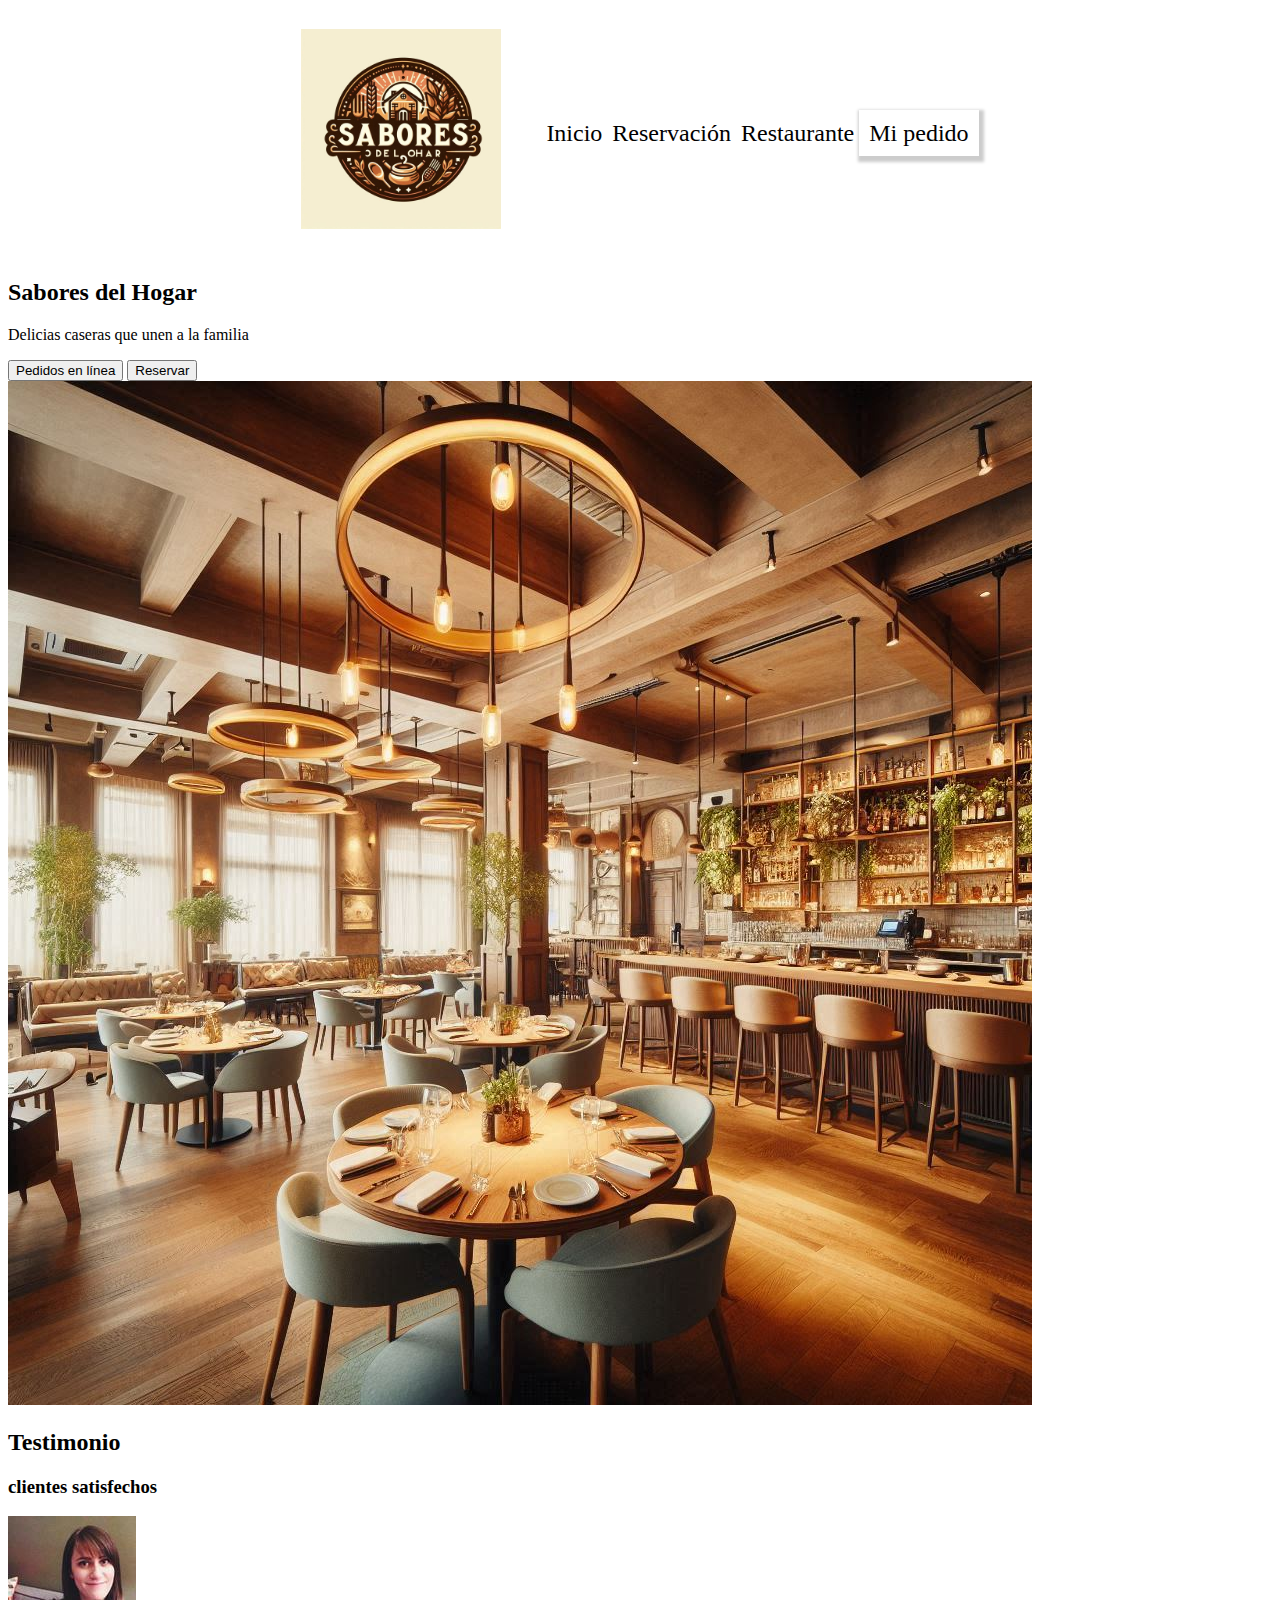
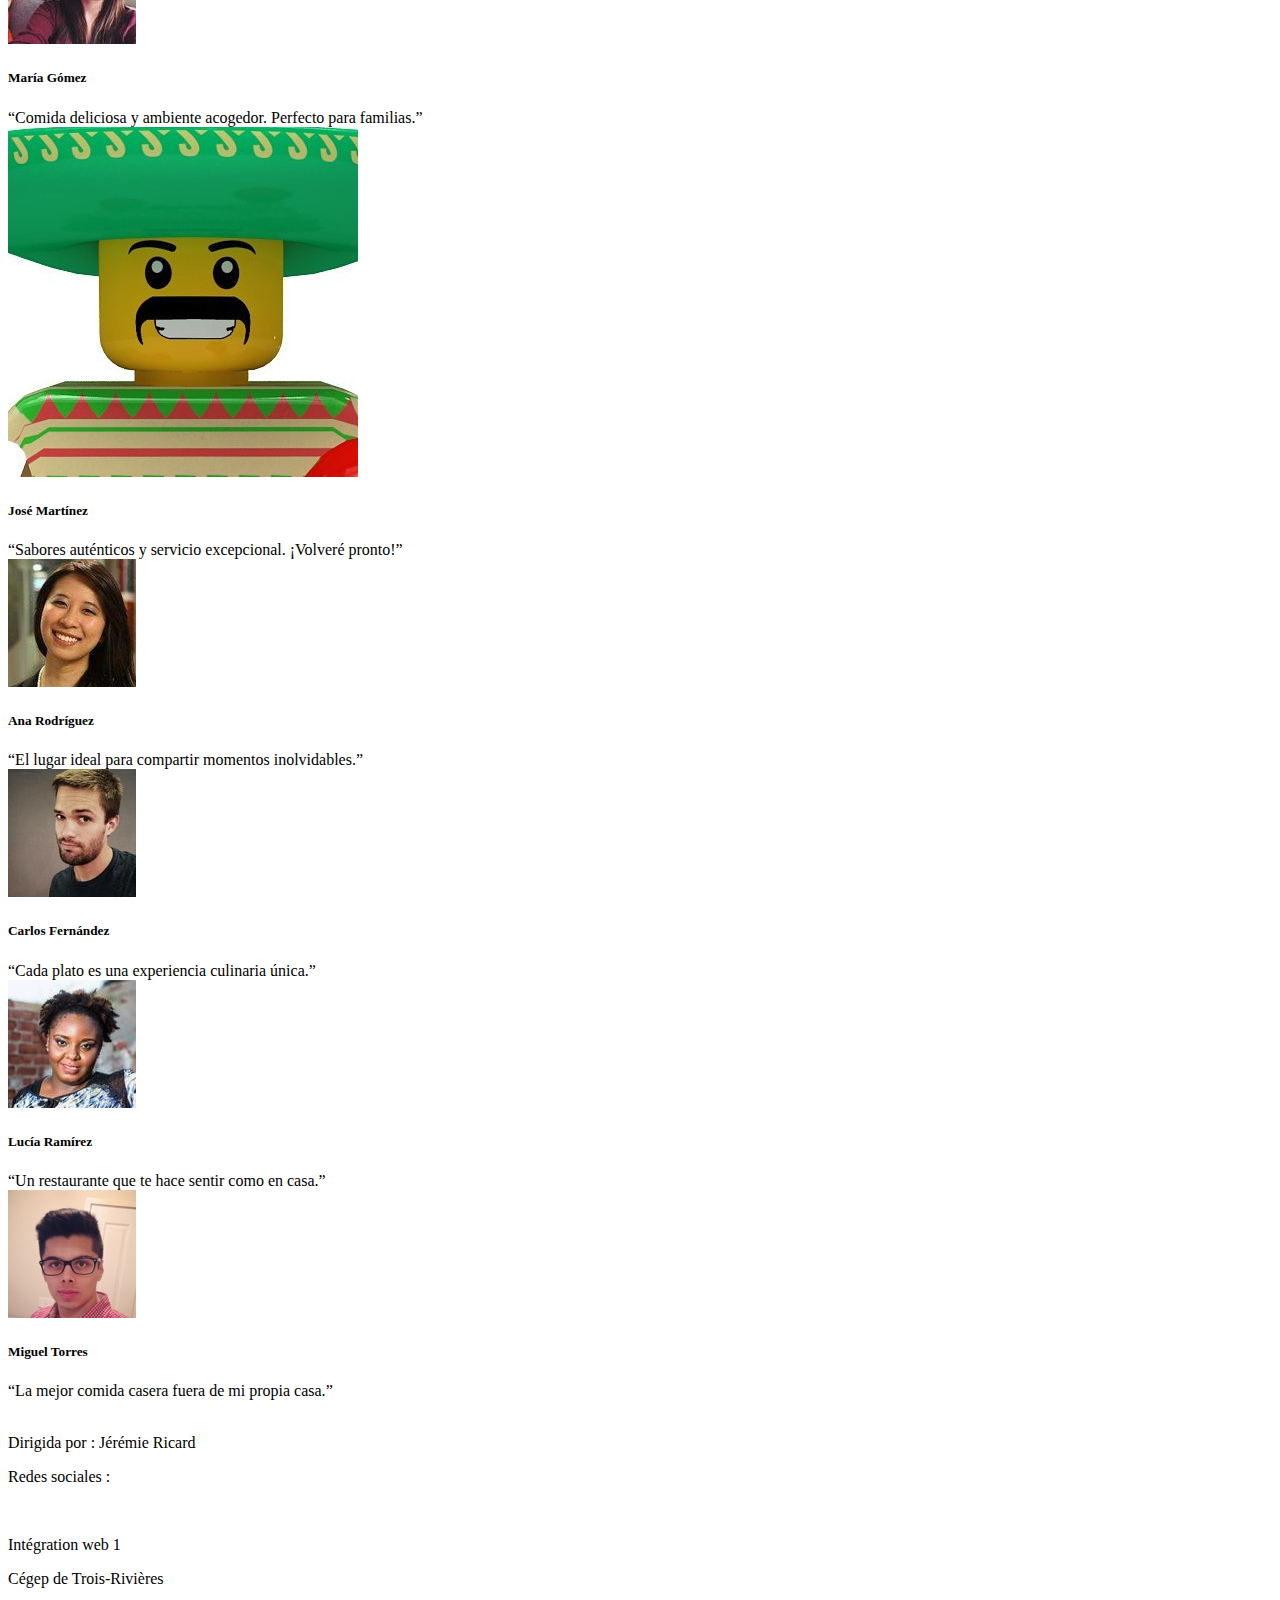
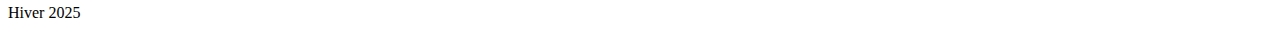
==== index.html @ 49af430a "test css sur le menu" ====
<!DOCTYPE html>
<html lang="es">

<head>
    <meta charset="UTF-8">
    <meta name="viewport" content="width=device-width, initial-scale=1.0">
    <link rel="stylesheet" href="css/style.css" type="">
    <title>Sabores del Hogar</title>
    <meta name="description" content="Disfruta de delicias caseras que unen y acercan a familiares y amigos.">
    <link rel="icon" href="favicon.ico" type="image/x-icon">
</head>

<body>
    <header>
        <div class="flexNavigation">
            <h1><img class="imgLogo" src="img/SaboresDelOhar_Logo.png" alt="Sabores Del Ohar"></h1>
            <nav>
                <ul class="menu">
                    <li><a class="focus" href="#">Inicio</a></li>
                    <li><a class="focus" href="reservation.html">Reservación</a></li>
                    <li><a class="focus" href="restaurant.html">Restaurante</a></li>
                    <li><a class="maCommande focus" href="ma_commande.html">Mi pedido</a></li>
                </ul>
            </nav>
        </div>
    </header>
    <main>
        <section class="presentation">
            <div>
                <h2>Sabores del Hogar</h2>
                <p>Delicias caseras que unen a la familia</p>
                <button>Pedidos en línea</button>
                <button>Reservar</button>
            </div>
            <img src="img/salle_a_manger.png" alt="Sabores del Hogar - comedor">
        </section>
        <section class="temoignage">
            <h2>Testimonio</h2>
            <h3>clientes satisfechos</h3>
            <div>
                <div>
                    <img src="img/Maria.jpg" alt="Maria Gomez">
                    <h5>María Gómez</h5>
                    <q>Comida deliciosa y ambiente acogedor. Perfecto para familias.</q>
                </div>
                <div>
                    <img src="img/Jose.jpg" alt="Maria Gomez">
                    <h5>José Martínez</h5>
                    <q>Sabores auténticos y servicio excepcional. ¡Volveré pronto!</q>
                </div>
                <div>
                    <img src="img/ana.jpg" alt="Maria Gomez">
                    <h5>Ana Rodríguez</h5>
                    <q>El lugar ideal para compartir momentos inolvidables.</q>
                </div>
                <div>
                    <img src="img/Carlos.jpg" alt="Maria Gomez">
                    <h5>Carlos Fernández</h5>
                    <q>Cada plato es una experiencia culinaria única.</q>
                </div>
                <div>
                    <img src="img/Lucia.jpg" alt="Maria Gomez">
                    <h5>Lucía Ramírez</h5>
                    <q>Un restaurante que te hace sentir como en casa.</q>
                </div>
                <div>
                    <img src="img/Miguel.jpg" alt="Maria Gomez">
                    <h5>Miguel Torres</h5>
                    <q>La mejor comida casera fuera de mi propia casa.</q>
                </div>
            </div>

        </section>
    </main>
    <footer>

        <div>
            <div>
                <img>
                <p>Dirigida por : Jérémie Ricard</p>
            </div>
            <div>
                <p>Redes sociales :</p>
                <img>
                <img>
                <img>

            </div>

        </div>
        <div class="divider"></div>
        <div>
            <p>Intégration web 1</p>
            <div>
                <p>Cégep de Trois-Rivières</p>
                <p>Hiver 2025</p>
            </div>
        </div>
    </footer>
</body>

</html>
---- css/style.css ----
/* Général */

.container {
	width: 90%;
	max-width: 1200px;
	margin: 0px auto;
}

/* Navigation */

nav h1 {
	padding: 0px;
	margin: 0px 0px 4px;
	font-size: 0px;
	width: 50%;
	height: 0%;
}

header a {
	color: black;
	font-size: 1.5rem;
	padding: 5px;
}
header a:hover {
	color: #ac7707;
}
.imgLogo {
	width: 200px;
}
.flexNavigation {
	display: flex;
	justify-content: center;
	align-items: center;
}
.menu {
	display: flex;
	list-style: none;

	justify-content: space-between;
	align-items: center;
}

.focus {
	text-decoration: none;
}

.maCommande {
	padding: 10px;
	box-shadow: 2px 3px 3px 3px #ccc;
}
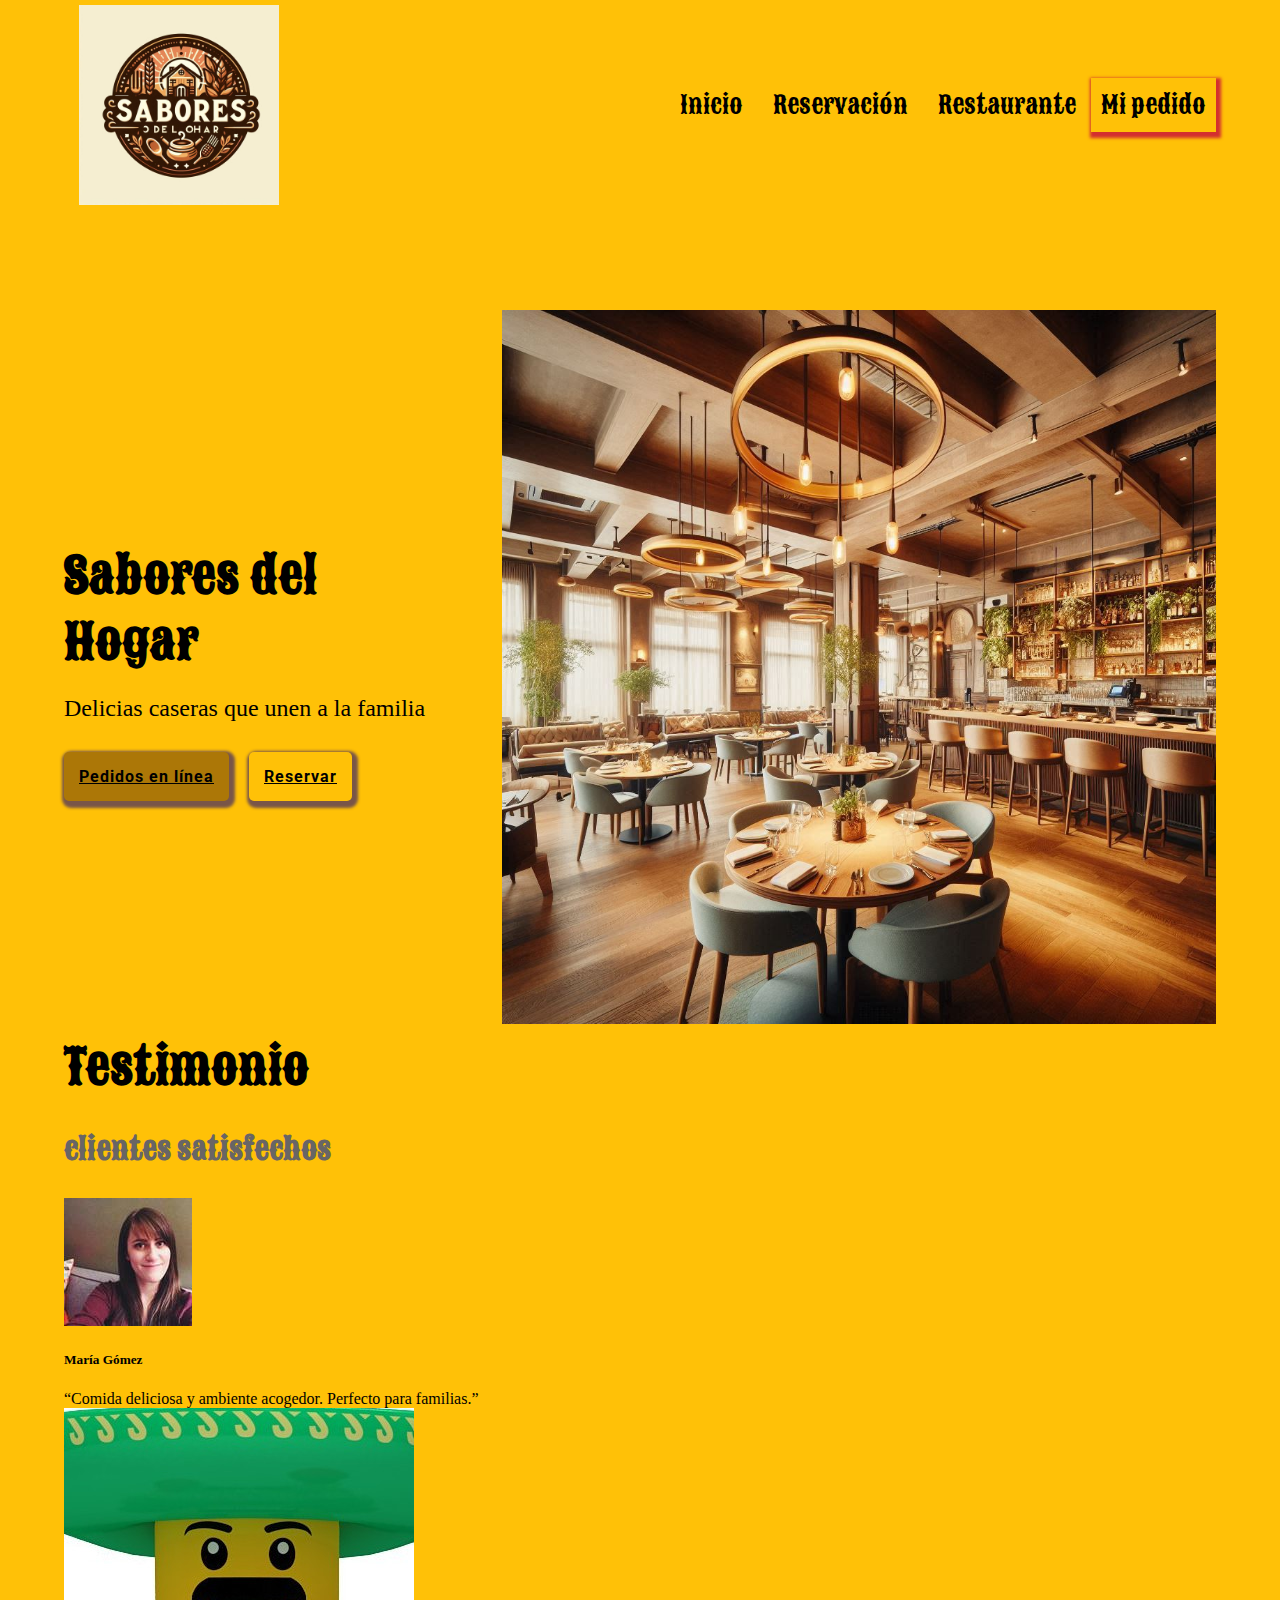
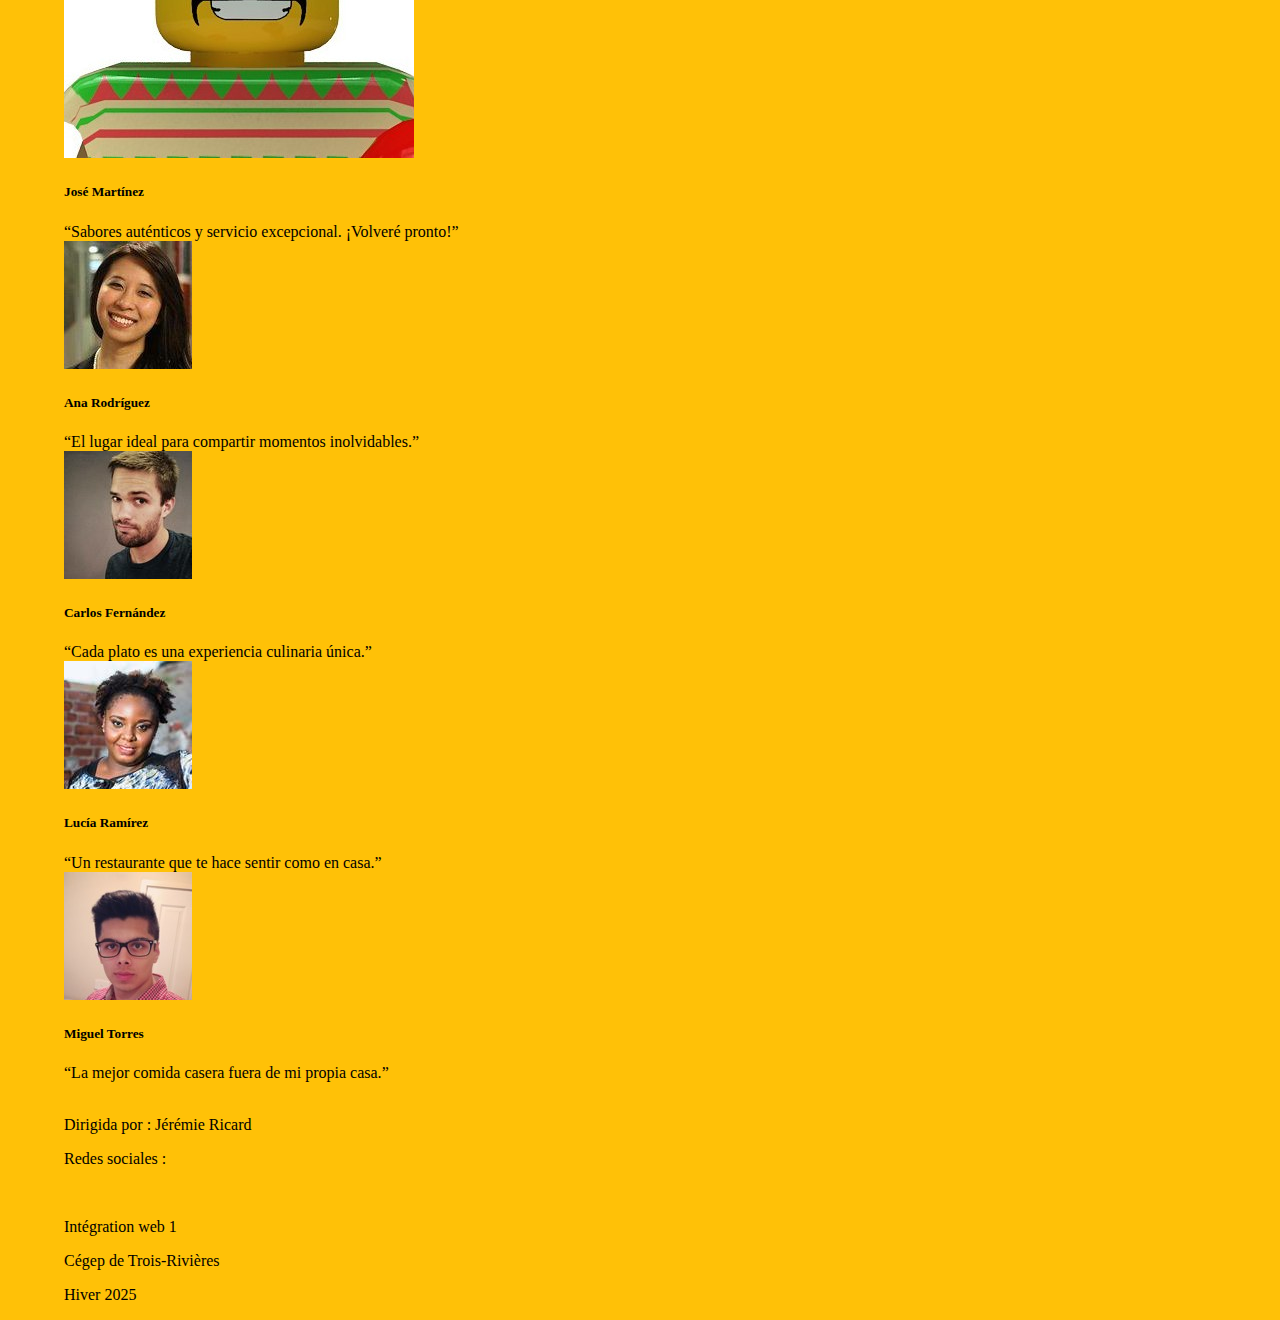
==== commit f169cd70: "css de l'accueil" ====
--- a/index.html
+++ b/index.html
@@ -4,13 +4,18 @@
 <head>
     <meta charset="UTF-8">
     <meta name="viewport" content="width=device-width, initial-scale=1.0">
-    <link rel="stylesheet" href="css/style.css" type="">
+    <link rel="preconnect" href="https://fonts.googleapis.com">
+    <link rel="preconnect" href="https://fonts.gstatic.com" crossorigin>
+    <link
+        href="https://fonts.googleapis.com/css2?family=Roboto:ital,wght@0,100..900;1,100..900&family=Sancreek&display=swap"
+        rel="stylesheet">
+    <link rel="stylesheet" href="css/style.css">
     <title>Sabores del Hogar</title>
     <meta name="description" content="Disfruta de delicias caseras que unen y acercan a familiares y amigos.">
     <link rel="icon" href="favicon.ico" type="image/x-icon">
 </head>
 
-<body>
+<body class="container">
     <header>
         <div class="flexNavigation">
             <h1><img class="imgLogo" src="img/SaboresDelOhar_Logo.png" alt="Sabores Del Ohar"></h1>
@@ -26,11 +31,13 @@
     </header>
     <main>
         <section class="presentation">
-            <div>
+            <div class="text_and_buttons">
                 <h2>Sabores del Hogar</h2>
                 <p>Delicias caseras que unen a la familia</p>
-                <button>Pedidos en línea</button>
-                <button>Reservar</button>
+                <div class="buttons">
+                    <button class="commande" type="button"><a href="#">Pedidos en línea</a></button>
+                    <button type="button"><a href="#">Reservar</a></button>
+                </div>
             </div>
             <img src="img/salle_a_manger.png" alt="Sabores del Hogar - comedor">
         </section>
--- a/css/style.css
+++ b/css/style.css
@@ -1,4 +1,8 @@
 /* Général */
+
+body {
+	background-color: #ffc107;
+}
 
 .container {
 	width: 90%;
@@ -6,20 +10,24 @@
 	margin: 0px auto;
 }
 
+h1,
+h2,
+h3 {
+	font-family: "Sancreek", Times, serif;
+}
+
 /* Navigation */
 
-nav h1 {
-	padding: 0px;
-	margin: 0px 0px 4px;
+header h1 {
+	padding: 5px 15px;
 	font-size: 0px;
-	width: 50%;
-	height: 0%;
 }
 
 header a {
 	color: black;
+	font-family: "Sancreek", Times, serif;
 	font-size: 1.5rem;
-	padding: 5px;
+	padding: 5px 15px;
 }
 header a:hover {
 	color: #ac7707;
@@ -29,14 +37,12 @@
 }
 .flexNavigation {
 	display: flex;
-	justify-content: center;
+	justify-content: space-between;
 	align-items: center;
 }
 .menu {
 	display: flex;
 	list-style: none;
-
-	justify-content: space-between;
 	align-items: center;
 }
 
@@ -46,5 +52,67 @@
 
 .maCommande {
 	padding: 10px;
-	box-shadow: 2px 3px 3px 3px #ccc;
+	box-shadow: 2px 3px 3px 3px #d32f2f;
 }
+
+/* Accueil */
+
+.presentation {
+	display: flex;
+	justify-content: space-between;
+	align-items: center;
+	margin-top: 100px;
+}
+
+.presentation img {
+	width: 62%;
+}
+
+.text_and_buttons {
+	display: flex;
+	flex-direction: column;
+	width: 34%;
+	align-items: stretch;
+}
+.presentation h2,
+.temoignage h2 {
+	font-size: 3rem;
+	margin: 10px 0px;
+}
+.presentation p {
+	font-size: 1.5rem;
+	margin: 10px 0px;
+}
+.buttons {
+	display: flex;
+	margin-top: 10px;
+}
+.presentation button {
+	background-color: #ffc107;
+	padding: 15px;
+	margin: 10px 20px 0px 0px;
+	border: none;
+	border-radius: 5px;
+	box-shadow: 2px 3px 3px 4px #795548;
+}
+.presentation .commande {
+	background-color: #ac7707;
+}
+.presentation button a {
+	color: black;
+	font-family: "Roboto", courier, monospace;
+	font-size: 1rem;
+	font-weight: 700;
+	letter-spacing: 1px;
+}
+.presentation button:hover {
+	background-color: #ac7707;
+}
+.presentation .commande:hover {
+	background-color: #ffc107;
+}
+
+.temoignage h3 {
+	color: #686565;
+	font-size: 1.8rem;
+}
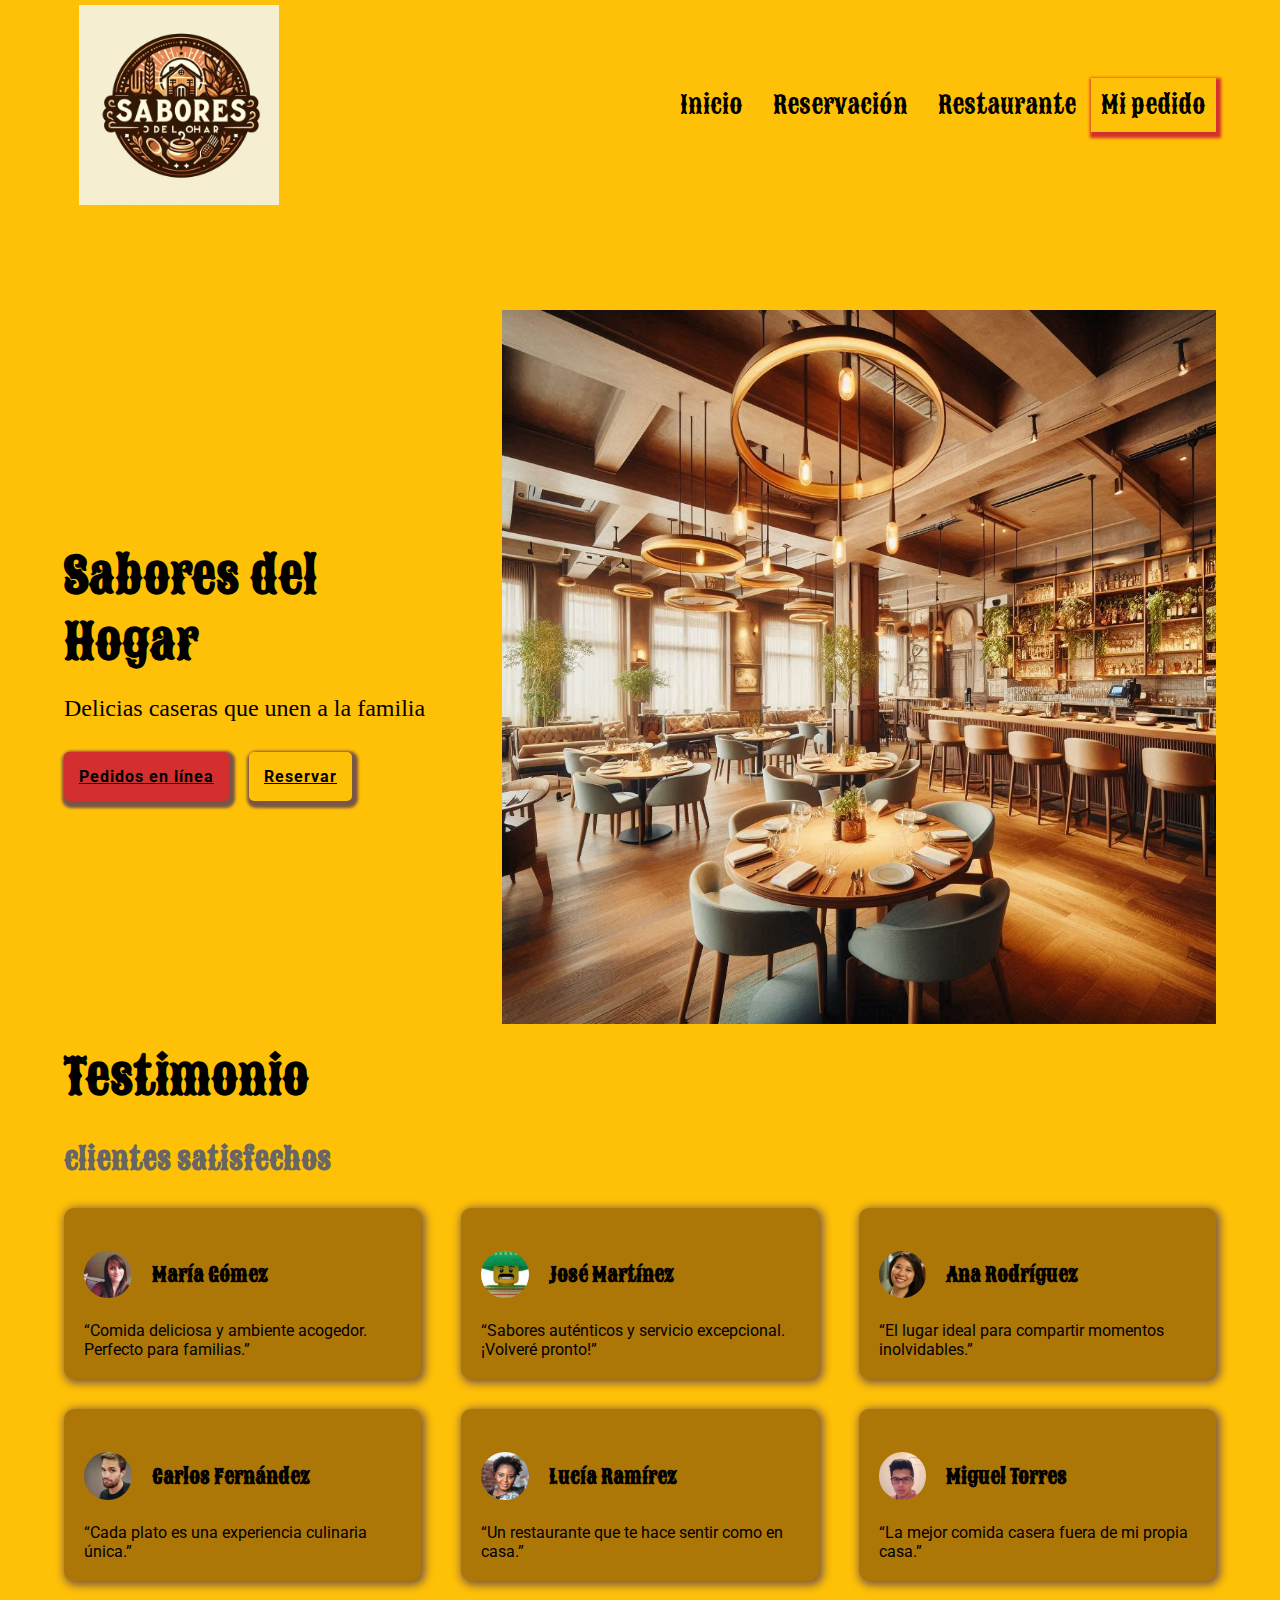
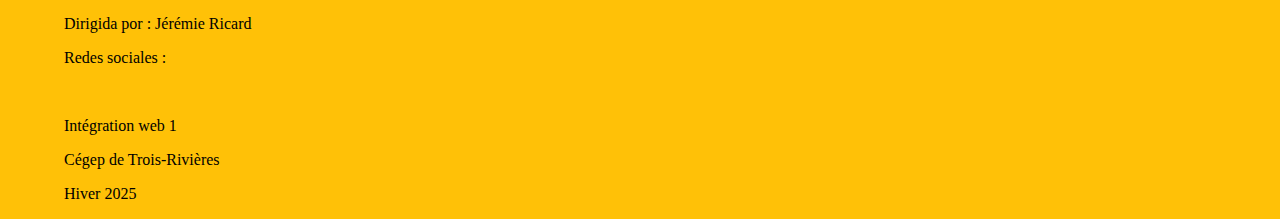
==== commit 57acea7f: "css de l'accueil - section témoignage" ====
--- a/index.html
+++ b/index.html
@@ -17,14 +17,14 @@
 
 <body class="container">
     <header>
-        <div class="flexNavigation">
-            <h1><img class="imgLogo" src="img/SaboresDelOhar_Logo.png" alt="Sabores Del Ohar"></h1>
+        <div class="flex_navigation">
+            <h1><img class="img_logo" src="img/SaboresDelOhar_Logo.png" alt="Sabores Del Ohar"></h1>
             <nav>
                 <ul class="menu">
                     <li><a class="focus" href="#">Inicio</a></li>
                     <li><a class="focus" href="reservation.html">Reservación</a></li>
                     <li><a class="focus" href="restaurant.html">Restaurante</a></li>
-                    <li><a class="maCommande focus" href="ma_commande.html">Mi pedido</a></li>
+                    <li><a class="ma_commande focus" href="ma_commande.html">Mi pedido</a></li>
                 </ul>
             </nav>
         </div>
@@ -42,41 +42,53 @@
             <img src="img/salle_a_manger.png" alt="Sabores del Hogar - comedor">
         </section>
         <section class="temoignage">
+
             <h2>Testimonio</h2>
             <h3>clientes satisfechos</h3>
-            <div>
-                <div>
-                    <img src="img/Maria.jpg" alt="Maria Gomez">
-                    <h5>María Gómez</h5>
+            <div class="grid_temoignage">
+                <ul class="carte">
+                    <div class="carte_entete">
+                        <img src="img/Maria.jpg" alt="Maria Gomez">
+                        <h5>María Gómez</h5>
+                    </div>
                     <q>Comida deliciosa y ambiente acogedor. Perfecto para familias.</q>
-                </div>
-                <div>
-                    <img src="img/Jose.jpg" alt="Maria Gomez">
-                    <h5>José Martínez</h5>
+                </ul>
+                <ul class="carte">
+                    <div class="carte_entete">
+                        <img src="img/Jose.jpg" alt="Maria Gomez">
+                        <h5>José Martínez</h5>
+                    </div>
                     <q>Sabores auténticos y servicio excepcional. ¡Volveré pronto!</q>
-                </div>
-                <div>
-                    <img src="img/ana.jpg" alt="Maria Gomez">
-                    <h5>Ana Rodríguez</h5>
-                    <q>El lugar ideal para compartir momentos inolvidables.</q>
-                </div>
-                <div>
-                    <img src="img/Carlos.jpg" alt="Maria Gomez">
-                    <h5>Carlos Fernández</h5>
-                    <q>Cada plato es una experiencia culinaria única.</q>
-                </div>
-                <div>
-                    <img src="img/Lucia.jpg" alt="Maria Gomez">
-                    <h5>Lucía Ramírez</h5>
-                    <q>Un restaurante que te hace sentir como en casa.</q>
-                </div>
-                <div>
-                    <img src="img/Miguel.jpg" alt="Maria Gomez">
-                    <h5>Miguel Torres</h5>
-                    <q>La mejor comida casera fuera de mi propia casa.</q>
-                </div>
+                </ul>
+                <ul class="carte">
+                    <li class="carte_entete">
+                        <img src="img/ana.jpg" alt="Maria Gomez">
+                        <h5>Ana Rodríguez</h5>
+                    </li>
+                    <li><q>El lugar ideal para compartir momentos inolvidables.</q></li>
+                </ul>
+                <ul class="carte">
+                    <li class="carte_entete">
+                        <img src="img/Carlos.jpg" alt="Maria Gomez">
+                        <h5>Carlos Fernández</5h>
+                    </li>
+                    <li><q>Cada plato es una experiencia culinaria única.</q></li>
+                </ul>
+                <ul class="carte">
+                    <li class="carte_entete">
+                        <img src="img/Lucia.jpg" alt="Maria Gomez">
+                        <h5>Lucía Ramírez</h5>
+                    </li>
+                    <li><q>Un restaurante que te hace sentir como en casa.</q></li>
+                </ul>
+                <ul class="carte">
+                    <li class="carte_entete">
+                        <img src="img/Miguel.jpg" alt="Maria Gomez">
+                        <h5>Miguel Torres</h5>
+                    </li>
+                    <li><q>La mejor comida casera fuera de mi propia casa.</q></li>
+                </ul>
             </div>
-
         </section>
     </main>
     <footer>
--- a/css/style.css
+++ b/css/style.css
@@ -32,10 +32,10 @@
 header a:hover {
 	color: #ac7707;
 }
-.imgLogo {
+.img_logo {
 	width: 200px;
 }
-.flexNavigation {
+.flex_navigation {
 	display: flex;
 	justify-content: space-between;
 	align-items: center;
@@ -50,7 +50,7 @@
 	text-decoration: none;
 }
 
-.maCommande {
+.ma_commande {
 	padding: 10px;
 	box-shadow: 2px 3px 3px 3px #d32f2f;
 }
@@ -63,7 +63,6 @@
 	align-items: center;
 	margin-top: 100px;
 }
-
 .presentation img {
 	width: 62%;
 }
@@ -78,6 +77,10 @@
 .temoignage h2 {
 	font-size: 3rem;
 	margin: 10px 0px;
+}
+.temoignage h3 {
+	color: #686565;
+	font-size: 1.8rem;
 }
 .presentation p {
 	font-size: 1.5rem;
@@ -96,7 +99,7 @@
 	box-shadow: 2px 3px 3px 4px #795548;
 }
 .presentation .commande {
-	background-color: #ac7707;
+	background-color: #d32f2f;
 }
 .presentation button a {
 	color: black;
@@ -106,13 +109,39 @@
 	letter-spacing: 1px;
 }
 .presentation button:hover {
+	box-shadow: 2px 3px 3px 4px #795548 inset;
+}
+.temoignage {
+	margin-top: 20px;
+}
+.grid_temoignage {
+	display: grid;
+	grid-template-columns: repeat(3, 1fr);
+	column-gap: 40px;
+	row-gap: 30px;
+}
+.carte {
+	font-family: "Roboto", courier, monospace;
 	background-color: #ac7707;
+	list-style: none;
+	margin: 0px;
+	padding: 20px;
+	border-radius: 10px;
+	box-shadow: 2px 2px 10px 2px #795548;
 }
-.presentation .commande:hover {
-	background-color: #ffc107;
+.carte:hover {
+	box-shadow: 4px 4px 10px 2px #795548;
 }
-
-.temoignage h3 {
-	color: #686565;
-	font-size: 1.8rem;
+.carte_entete {
+	font-family: "Sancreek", Times, serif;
+	font-size: 1.5rem;
+	display: flex;
+	justify-content: flex-start;
+	align-items: center;
 }
+.carte_entete img {
+	margin-right: 20px;
+	width: 15%;
+	height: 15%;
+	border-radius: 100%;
+}
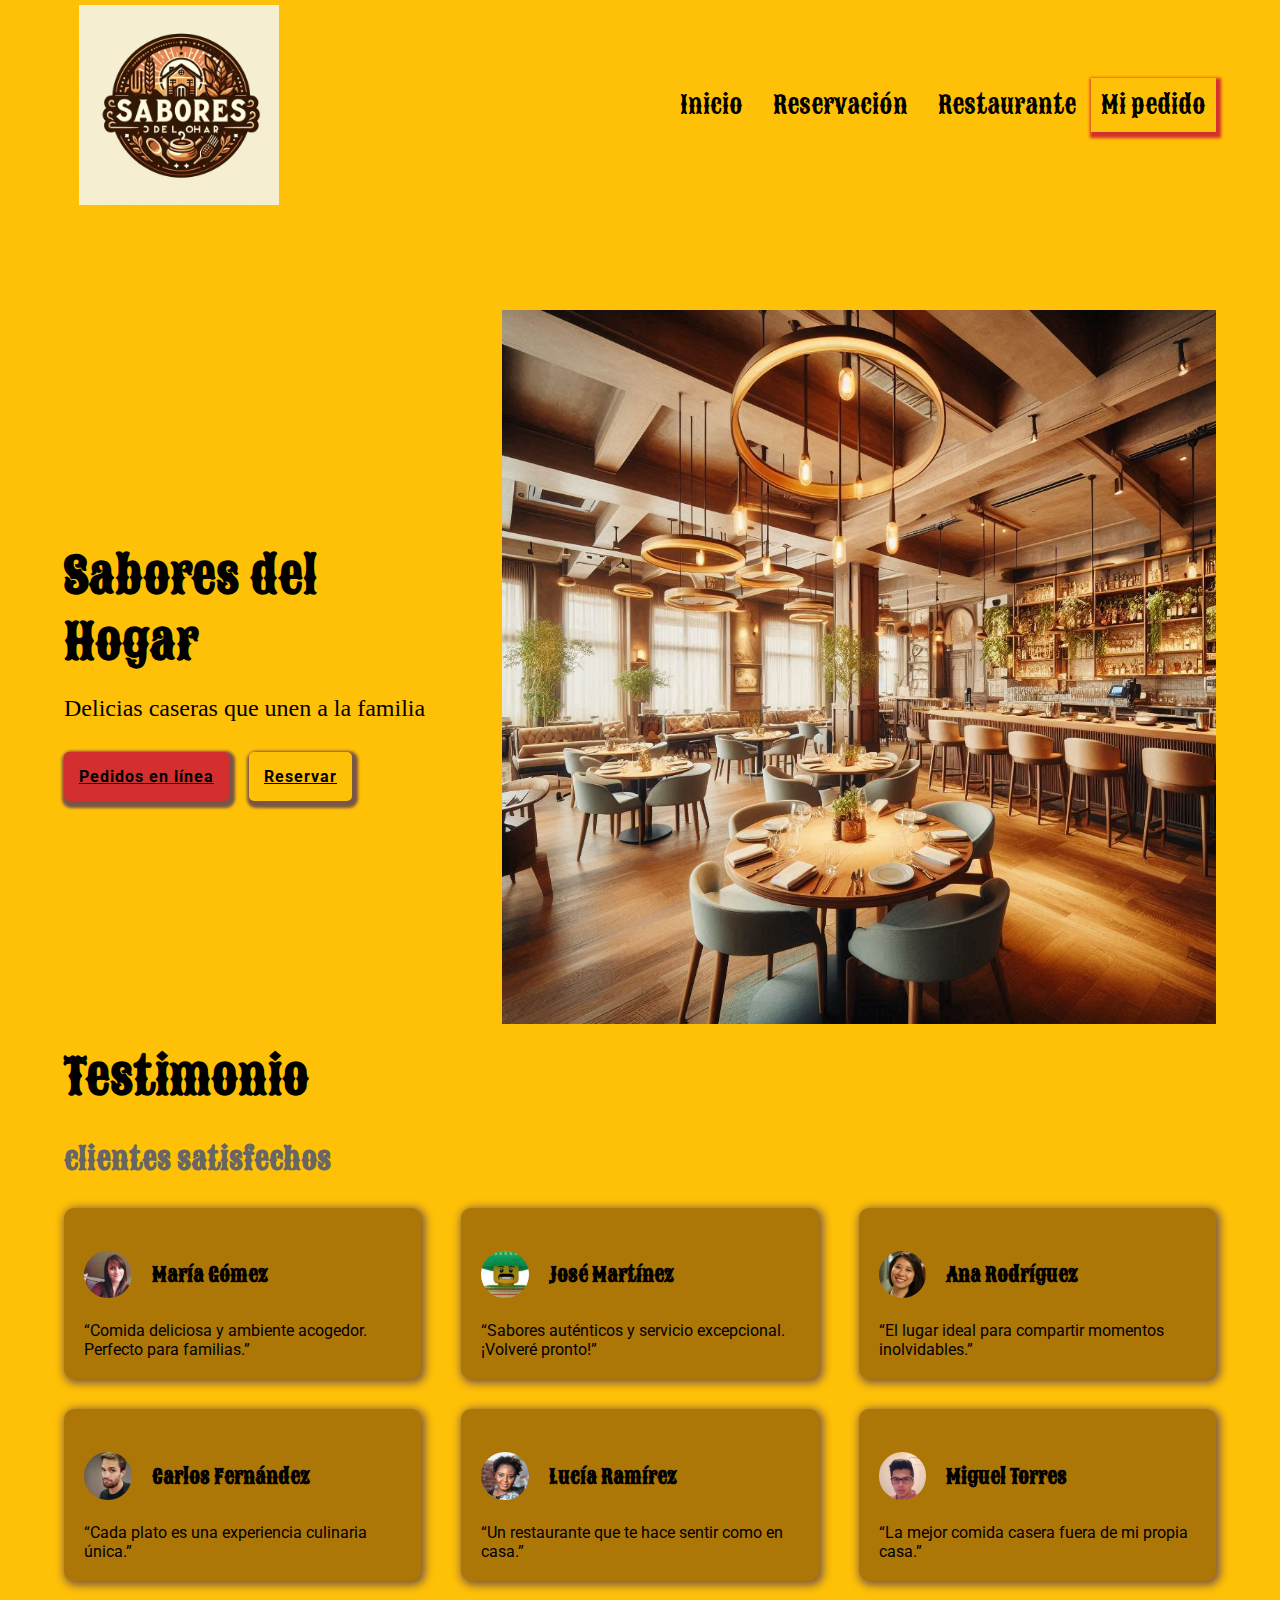
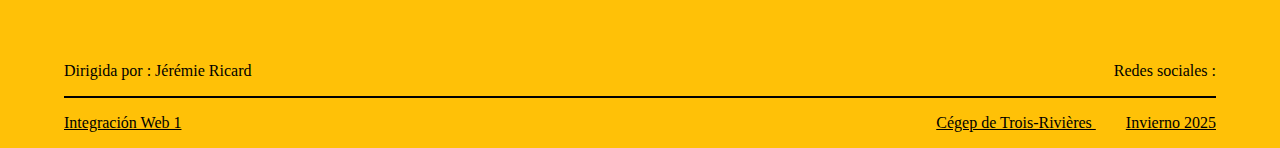
==== commit 3be78ccd: "css du footer sur page accueil" ====
--- a/index.html
+++ b/index.html
@@ -92,8 +92,7 @@
         </section>
     </main>
     <footer>
-
-        <div>
+        <div class="footer_top">
             <div>
                 <img>
                 <p>Dirigida por : Jérémie Ricard</p>
@@ -103,16 +102,14 @@
                 <img>
                 <img>
                 <img>
-
             </div>
-
         </div>
         <div class="divider"></div>
-        <div>
-            <p>Intégration web 1</p>
+        <div class="footer_bottom">
+            <p>Integración Web 1</p>
             <div>
-                <p>Cégep de Trois-Rivières</p>
-                <p>Hiver 2025</p>
+                <p>Cégep de Trois-Rivières <span>Invierno 2025</span></p>
+                <p></p>
             </div>
         </div>
     </footer>
--- a/css/style.css
+++ b/css/style.css
@@ -16,8 +16,6 @@
 	font-family: "Sancreek", Times, serif;
 }
 
-/* Navigation */
-
 header h1 {
 	padding: 5px 15px;
 	font-size: 0px;
@@ -35,6 +33,36 @@
 .img_logo {
 	width: 200px;
 }
+
+footer {
+	margin-top: 65px;
+}
+.divider {
+	width: 100%;
+	border-bottom: 2px solid black;
+}
+.footer_top,
+.footer_bottom {
+	display: flex;
+	flex-wrap: nowrap;
+	justify-content: space-between;
+	align-items: center;
+}
+.footer_bottom {
+	text-decoration: underline;
+}
+.footer_top div,
+.footer_bottom div {
+	display: flex;
+	flex-wrap: nowrap;
+	justify-content: space-around;
+}
+.footer_bottom div span {
+	margin-left: 30px;
+}
+
+/* Navigation */
+
 .flex_navigation {
 	display: flex;
 	justify-content: space-between;
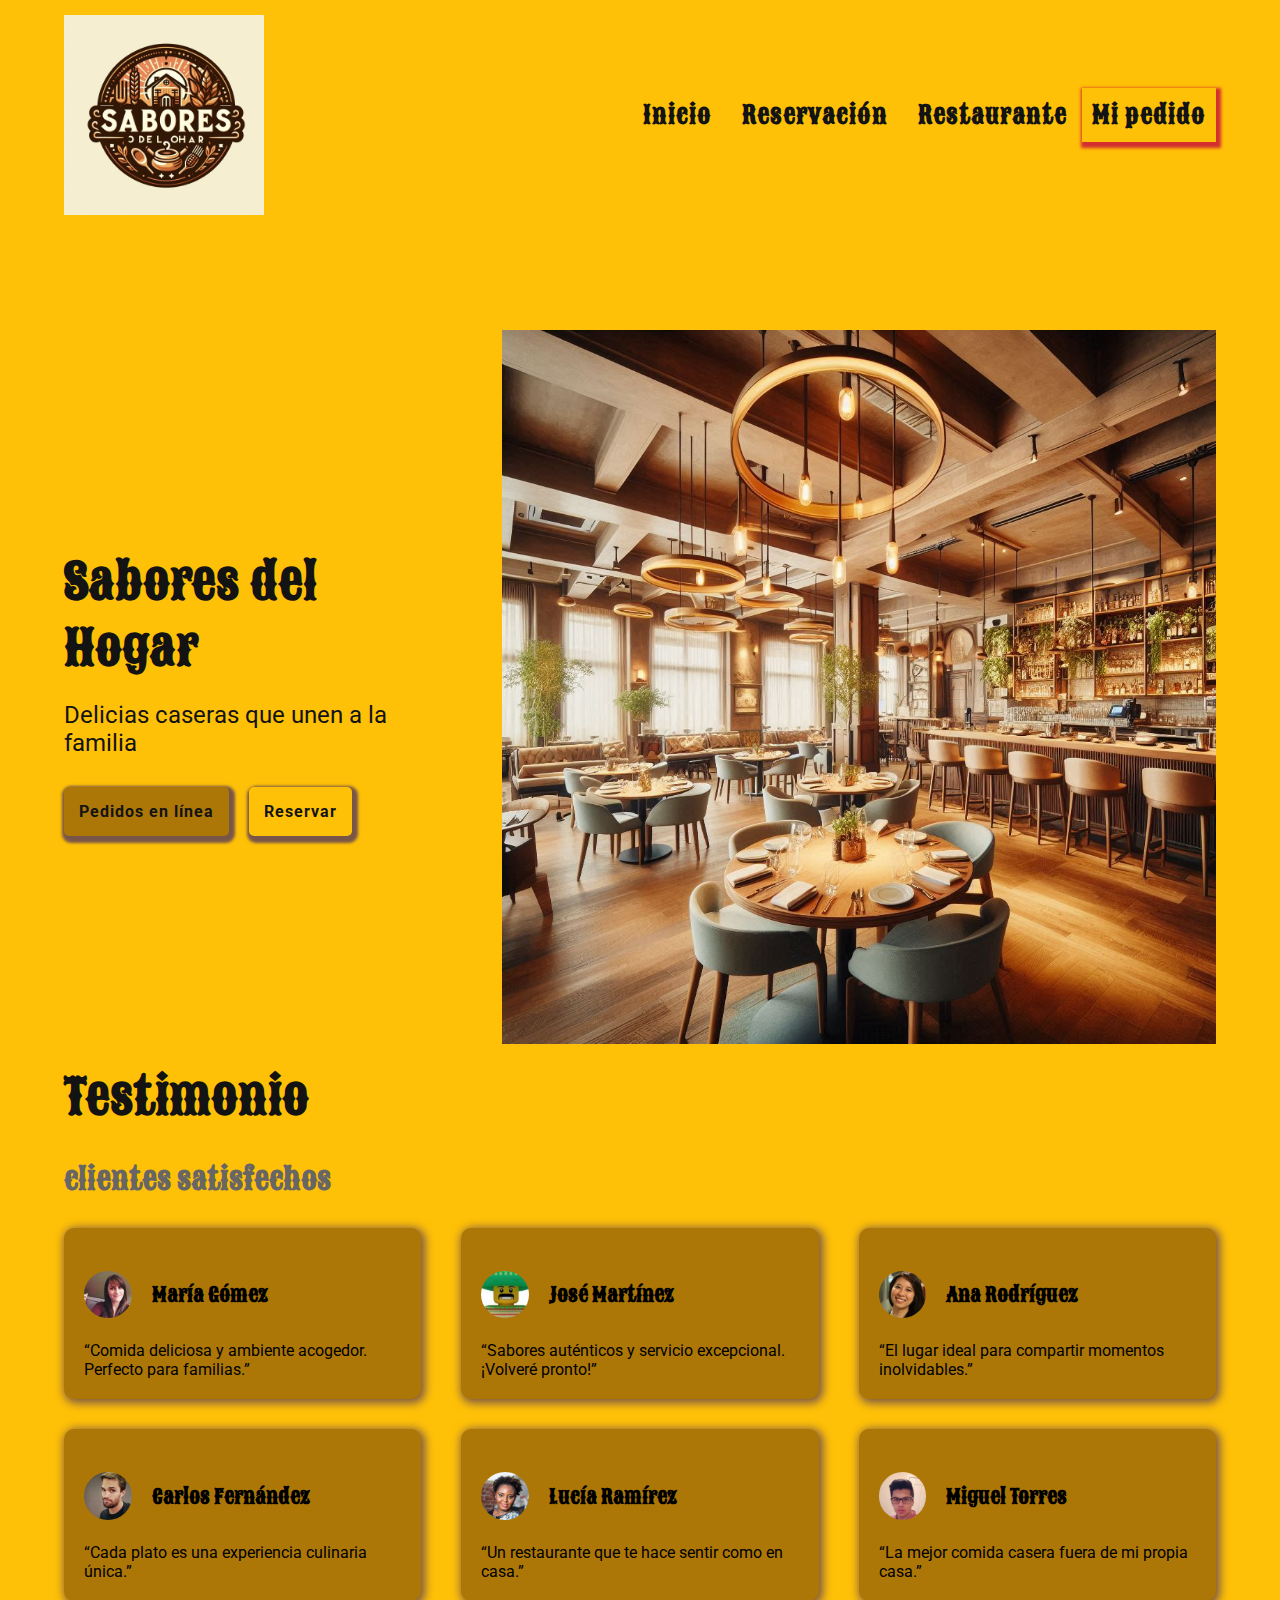
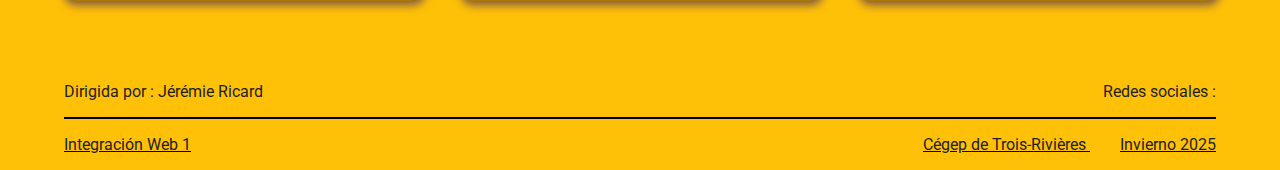
==== commit c91376ba: "Cleanup du CSS" ====
--- a/index.html
+++ b/index.html
@@ -33,7 +33,7 @@
         <section class="presentation">
             <div class="text_and_buttons">
                 <h2>Sabores del Hogar</h2>
-                <p>Delicias caseras que unen a la familia</p>
+                <h3>Delicias caseras que unen a la familia</h3>
                 <div class="buttons">
                     <button class="commande" type="button"><a href="#">Pedidos en línea</a></button>
                     <button type="button"><a href="#">Reservar</a></button>
--- a/css/style.css
+++ b/css/style.css
@@ -13,132 +13,157 @@
 h1,
 h2,
 h3 {
+	color: #131313;
 	font-family: "Sancreek", Times, serif;
 }
 
-header h1 {
-	padding: 5px 15px;
+p {
+	color: #1e1e1e;
+	font-family: "Roboto", courier, monospace;
+}
+
+header h1,
+header a {
+	padding: 15px 0px;
 	font-size: 0px;
 }
 
-header a {
-	color: black;
-	font-family: "Sancreek", Times, serif;
-	font-size: 1.5rem;
-	padding: 5px 15px;
-}
-header a:hover {
-	color: #ac7707;
-}
-.img_logo {
-	width: 200px;
-}
-
-footer {
-	margin-top: 65px;
-}
-.divider {
-	width: 100%;
-	border-bottom: 2px solid black;
-}
-.footer_top,
-.footer_bottom {
-	display: flex;
-	flex-wrap: nowrap;
-	justify-content: space-between;
-	align-items: center;
-}
-.footer_bottom {
-	text-decoration: underline;
-}
-.footer_top div,
-.footer_bottom div {
-	display: flex;
-	flex-wrap: nowrap;
-	justify-content: space-around;
-}
-.footer_bottom div span {
-	margin-left: 30px;
-}
-
-/* Navigation */
-
-.flex_navigation {
-	display: flex;
-	justify-content: space-between;
-	align-items: center;
-}
-.menu {
-	display: flex;
-	list-style: none;
-	align-items: center;
-}
-
-.focus {
-	text-decoration: none;
-}
-
-.ma_commande {
-	padding: 10px;
-	box-shadow: 2px 3px 3px 3px #d32f2f;
-}
-
-/* Accueil */
-
-.presentation {
-	display: flex;
-	justify-content: space-between;
-	align-items: center;
-	margin-top: 100px;
-}
-.presentation img {
-	width: 62%;
-}
-
-.text_and_buttons {
-	display: flex;
-	flex-direction: column;
-	width: 34%;
-	align-items: stretch;
-}
-.presentation h2,
-.temoignage h2 {
-	font-size: 3rem;
-	margin: 10px 0px;
-}
-.temoignage h3 {
-	color: #686565;
-	font-size: 1.8rem;
-}
-.presentation p {
-	font-size: 1.5rem;
-	margin: 10px 0px;
-}
-.buttons {
-	display: flex;
-	margin-top: 10px;
-}
-.presentation button {
+button {
+	font-family: "Roboto", courier, monospace;
+	font-size: 1rem;
 	background-color: #ffc107;
 	padding: 15px;
 	margin: 10px 20px 0px 0px;
 	border: none;
 	border-radius: 5px;
 	box-shadow: 2px 3px 3px 4px #795548;
-}
-.presentation .commande {
-	background-color: #d32f2f;
-}
-.presentation button a {
-	color: black;
+	position: relative;
+}
+button:hover {
+	box-shadow: 2px 3px 3px 4px #795548 inset;
+	top: 2px;
+}
+button a {
+	text-decoration: none;
+}
+a {
+	color: #131313;
 	font-family: "Roboto", courier, monospace;
 	font-size: 1rem;
 	font-weight: 700;
 	letter-spacing: 1px;
 }
-.presentation button:hover {
-	box-shadow: 2px 3px 3px 4px #795548 inset;
-}
+
+/* FOOTER */
+
+footer {
+	margin-top: 65px;
+	font-family: "Roboto", courier, monospace;
+}
+.divider {
+	width: 100%;
+	border-bottom: 2px solid black;
+}
+.footer_top,
+.footer_bottom {
+	display: flex;
+	flex-wrap: nowrap;
+	justify-content: space-between;
+	align-items: center;
+}
+.footer_bottom {
+	text-decoration: underline;
+}
+.footer_top div,
+.footer_bottom div {
+	display: flex;
+	flex-wrap: nowrap;
+	justify-content: space-around;
+}
+.footer_bottom div span {
+	margin-left: 30px;
+}
+
+/* Navigation */
+.flex_navigation {
+	display: flex;
+	justify-content: space-between;
+	align-items: center;
+}
+.menu a {
+	font-family: "Sancreek", Times, serif;
+	font-size: 1.5rem;
+	padding: 5px 15px;
+}
+.menu a:hover {
+	color: #d32f2f;
+}
+.img_logo {
+	width: 200px;
+}
+.menu {
+	display: flex;
+	list-style: none;
+	align-items: center;
+}
+.focus {
+	text-decoration: none;
+}
+a.ma_commande {
+	padding: 10px;
+	box-shadow: 2px 3px 3px 3px #d32f2f;
+	position: relative;
+}
+a.ma_commande:hover {
+	color: #131313;
+	box-shadow: 2px 3px 3px 3px #686565 inset;
+	top: 2px;
+}
+
+/* Accueil */
+
+.presentation {
+	display: flex;
+	justify-content: space-between;
+	align-items: center;
+	margin-top: 100px;
+}
+.presentation img {
+	width: 62%;
+}
+
+.text_and_buttons {
+	display: flex;
+	flex-direction: column;
+	width: 34%;
+	align-items: stretch;
+}
+.presentation h2,
+.temoignage h2 {
+	font-size: 3rem;
+	margin: 10px 0px;
+}
+.temoignage h3 {
+	color: #686565;
+	font-size: 1.8rem;
+}
+.presentation h3 {
+	font-family: "roboto", courier, monospace;
+	font-size: 1.5rem;
+	font-weight: 400;
+	margin: 10px 0px;
+}
+.buttons {
+	display: flex;
+	margin-top: 10px;
+}
+.commande {
+	background-color: #ac7707;
+}
+a.commande:hover {
+	color: #131313;
+}
+
 .temoignage {
 	margin-top: 20px;
 }
@@ -173,3 +198,168 @@
 	height: 15%;
 	border-radius: 100%;
 }
+
+/* réservation */
+
+.flex_formulaire {
+	display: flex;
+	flex-direction: column;
+	align-content: center;
+	flex-wrap: wrap;
+}
+form fieldset {
+	width: 45%;
+	margin: 20px 0px;
+	padding: 15px 5px;
+	border-color: #795548;
+	border-radius: 10px;
+}
+form fieldset div {
+	margin: 5px 0px;
+	padding: 10px 0px;
+}
+form label {
+	font-family: "Roboto", courier, monospace;
+	font-size: 1rem;
+	margin: 10px 0px 10px 5px;
+}
+.flex_field_nom {
+	display: flex;
+	flex-direction: column;
+}
+.commentaires {
+	display: flex;
+	flex-direction: column;
+}
+.required::before {
+	content: "*";
+	color: #d32f2f;
+	padding-right: 2px;
+}
+.button_submit {
+	display: flex;
+	justify-content: space-between;
+}
+form input[type="submit"] {
+	font-family: "Roboto", courier, monospace;
+	font-size: 1rem;
+	background-color: #ffc107;
+	padding: 15px;
+	margin: 10px 20px 0px 0px;
+	border: none;
+	border-radius: 5px;
+	box-shadow: 2px 3px 3px 4px #d32f2f;
+	position: relative;
+}
+form input[type="submit"]:hover {
+	box-shadow: 2px 3px 3px 3px #686565 inset;
+	top: 2px;
+}
+form p span {
+	color: #d32f2f;
+}
+.confirmation {
+	text-align: center;
+}
+
+/* Restaurant */
+.photos {
+	padding: 30px 0px 80px;
+}
+.photos h1 {
+	font-size: 2rem;
+	padding-bottom: 25px;
+}
+.grid_photos {
+	display: grid;
+	grid-template-columns: repeat(4, 1fr);
+	grid-template-rows: repeat(3, 1fr);
+	gap: 15px;
+	list-style-type: none;
+	padding-left: 0px;
+}
+.grid_photos img {
+	width: 100%;
+}
+.terasse {
+	grid-column: 3 / span 2;
+	grid-row: 1 / span 2;
+	padding: 0px;
+}
+.tostadas {
+	grid-column: 1 / span 2;
+	grid-row: 2 / span 2;
+	padding: 0px;
+}
+
+.contact {
+	display: flex;
+	justify-content: space-between;
+	align-items: center;
+}
+
+.coordonnées {
+	display: flex;
+	flex-direction: column;
+}
+.coordonnées h2 {
+	margin-bottom: 0px;
+}
+.coordonnées p {
+	margin-top: 0px;
+}
+.coordonnées a {
+	text-decoration: none;
+}
+.coordonnées a:hover {
+	text-decoration: underline;
+}
+
+/* Ma commande */
+.page_ma_commande {
+	display: flex;
+	justify-content: space-between;
+}
+.section_menu {
+	display: flex;
+	flex-direction: column;
+	width: 55%;
+}
+.section_menu div {
+	margin: 20px 0px;
+}
+.section_menu h3 {
+	margin: 0px;
+}
+table {
+	width: 100%;
+	margin: 20px 0px;
+}
+thead tr,
+tbody tr {
+	display: grid;
+	grid-template-columns: repeat(3, 1fr);
+	margin: 10px 0px;
+	padding-left: 5px;
+}
+tbody tr {
+	text-align: center;
+}
+tbody tr td {
+	padding: 10px 0px;
+}
+thead tr > :first-child,
+tbody tr > :first-child {
+	text-align: left;
+}
+table thead,
+table tbody > :nth-child(2) {
+	background-color: #ac7707;
+}
+.addition {
+	width: 35%;
+}
+.addition div {
+	background-color: #ac7707;
+	padding: 10px 0px 10px 10px;
+}
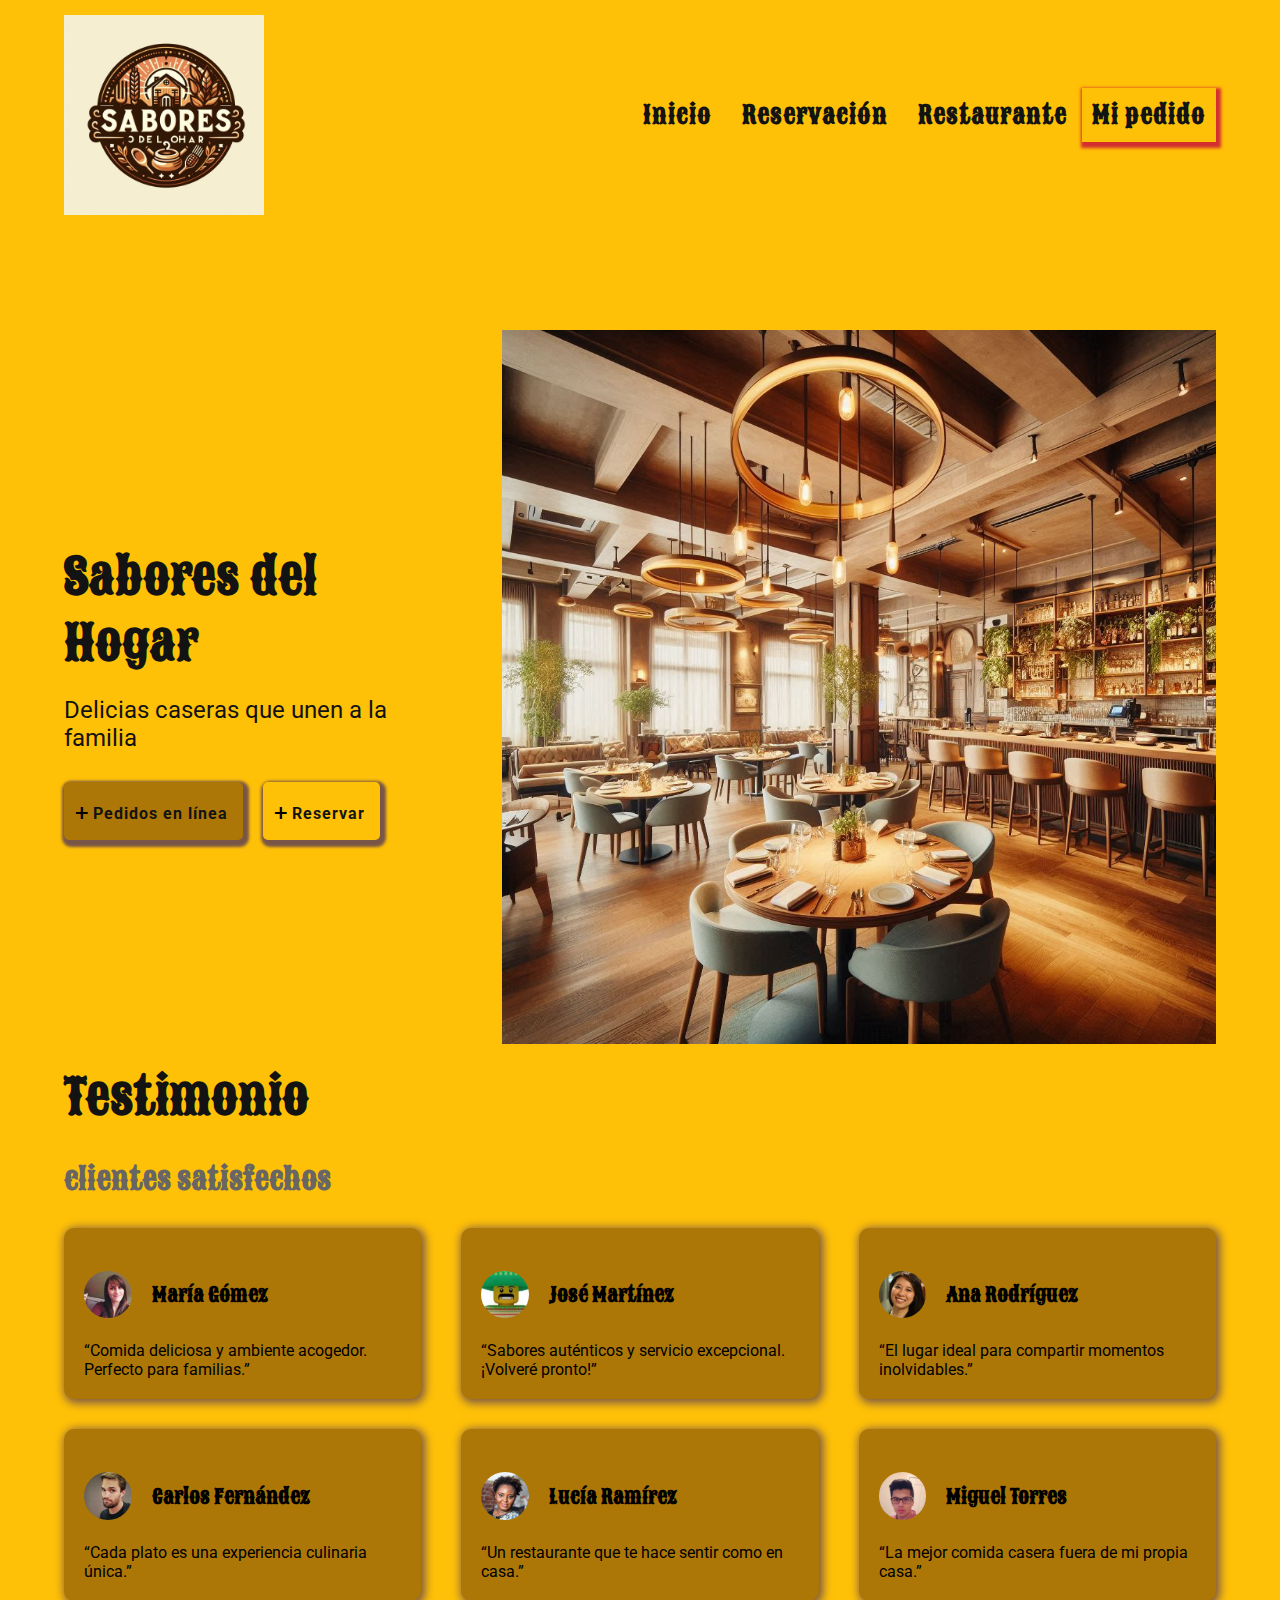
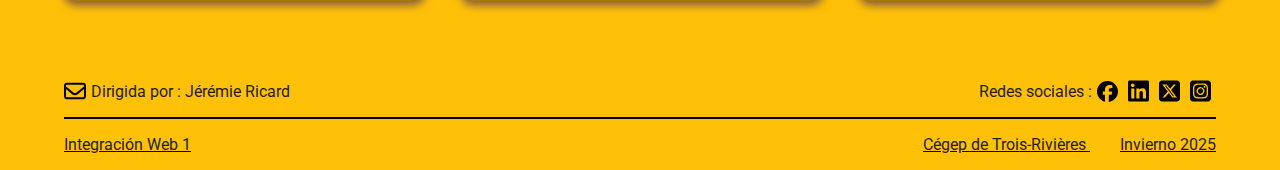
==== commit 1a451192: "fin du html et CSS-> Ver. Desktop" ====
--- a/index.html
+++ b/index.html
@@ -94,14 +94,15 @@
     <footer>
         <div class="footer_top">
             <div>
-                <img>
+                <img class="icons" src="img/envelope-regular.svg" alt="enveloppe logo">
                 <p>Dirigida por : Jérémie Ricard</p>
             </div>
-            <div>
+            <div class="mes_reseaux_sociaux">
                 <p>Redes sociales :</p>
-                <img>
-                <img>
-                <img>
+                <img class="socials" src="img/facebook-brands-solid.svg" alt="Facebook logo">
+                <img class="socials" src="img/linkedin-brands.svg" alt="linkedin logo">
+                <img class="socials" src="img/square-x-twitter-brands.svg" alt="X-twitter logo">
+                <img class="socials" src="img/square-instagram-brands.svg" alt="Instagram logo">
             </div>
         </div>
         <div class="divider"></div>
--- a/css/style.css
+++ b/css/style.css
@@ -1,4 +1,13 @@
 /* Général */
+
+@keyframes rotate {
+	from {
+		rotate: 0deg;
+	}
+	to {
+		rotate: 5deg;
+	}
+}
 
 body {
 	background-color: #ffc107;
@@ -67,21 +76,30 @@
 .footer_top,
 .footer_bottom {
 	display: flex;
-	flex-wrap: nowrap;
 	justify-content: space-between;
 	align-items: center;
 }
 .footer_bottom {
 	text-decoration: underline;
 }
-.footer_top div,
-.footer_bottom div {
+.footer_top div {
 	display: flex;
 	flex-wrap: nowrap;
-	justify-content: space-around;
+	align-items: center;
+}
+.mes_reseaux_sociaux {
+	justify-content: flex-end;
 }
 .footer_bottom div span {
 	margin-left: 30px;
+}
+.socials {
+	width: 2.5%;
+	margin: 0px 5px;
+}
+.icons {
+	width: 7%;
+	margin: 0px 5px 0px 0px;
 }
 
 /* Navigation */
@@ -100,6 +118,14 @@
 }
 .img_logo {
 	width: 200px;
+	position: relative;
+}
+.a_img_logo:hover {
+	box-shadow: 2px 3px 4px 4px #686565;
+	top: 5px;
+	animation-name: rotate;
+	animation-duration: 0.8s;
+	animation-fill-mode: forwards;
 }
 .menu {
 	display: flex;
@@ -156,6 +182,15 @@
 .buttons {
 	display: flex;
 	margin-top: 10px;
+}
+.buttons button::before {
+	content: "+";
+	font-family: "roboto", courier, monospace;
+	font-size: 1.5rem;
+	font-weight: 400;
+	position: relative;
+	top: 2px;
+	right: 4px;
 }
 .commande {
 	background-color: #ac7707;
@@ -319,6 +354,7 @@
 .page_ma_commande {
 	display: flex;
 	justify-content: space-between;
+	font-size: 1.2rem;
 }
 .section_menu {
 	display: flex;
@@ -331,12 +367,12 @@
 .section_menu h3 {
 	margin: 0px;
 }
-table {
+.section_menu table {
 	width: 100%;
 	margin: 20px 0px;
 }
-thead tr,
-tbody tr {
+.section_menu thead tr,
+.section_menu tbody tr {
 	display: grid;
 	grid-template-columns: repeat(3, 1fr);
 	margin: 10px 0px;
@@ -359,7 +395,36 @@
 .addition {
 	width: 35%;
 }
+.addition h2 {
+	padding: 15px 15px;
+}
 .addition div {
 	background-color: #ac7707;
-	padding: 10px 0px 10px 10px;
-}
+	border-radius: 5px;
+}
+
+.addition table {
+	width: 100%;
+	margin: 20px 0px;
+}
+
+.addition tbody tr {
+	display: grid;
+	grid-template-columns: repeat(2, 1fr);
+	width: 90%;
+	margin: 0px auto;
+}
+.addition tbody tr:nth-child(2) {
+	border-bottom: 2px solid #131313;
+}
+.addition th {
+	text-align: left;
+	padding: 15px 0px;
+}
+.addition td {
+	text-align: right;
+	padding: 15px 0px;
+}
+.button_commander {
+	margin: 0px 0px 15px 15px;
+}
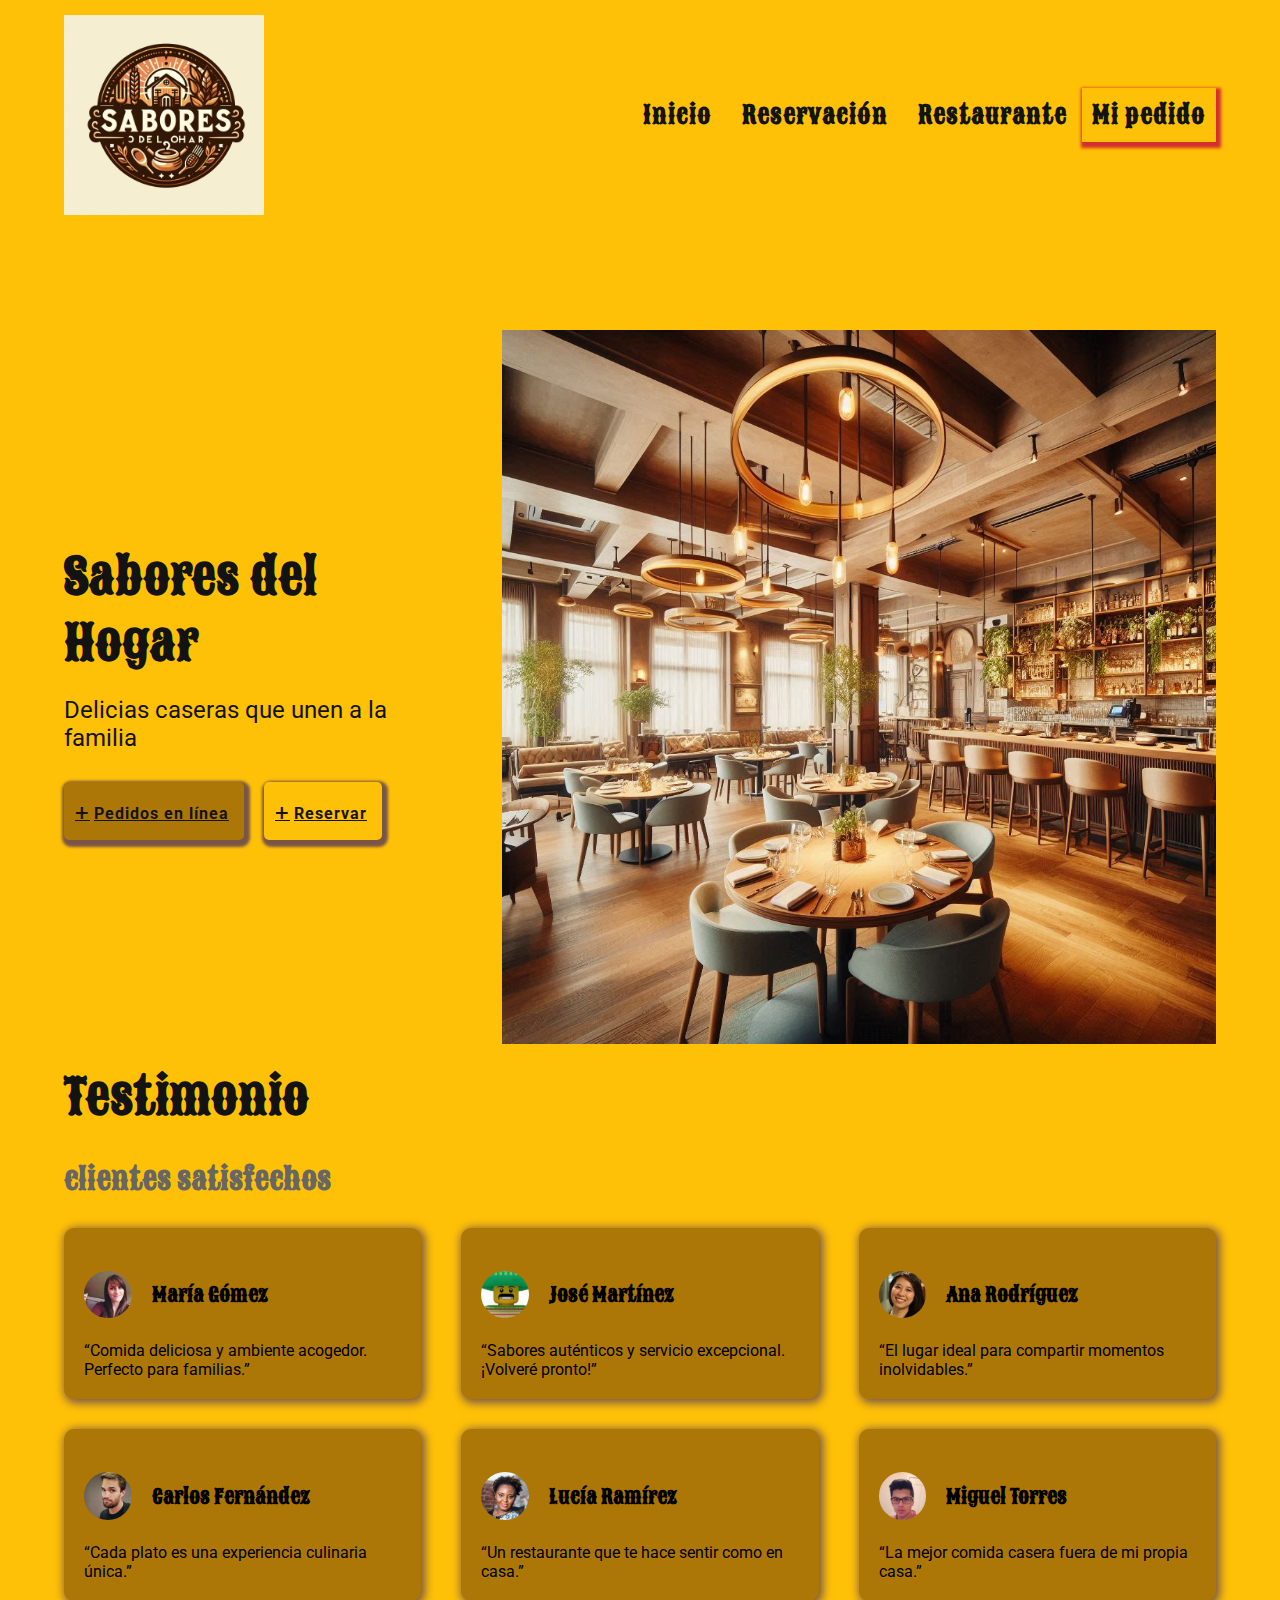
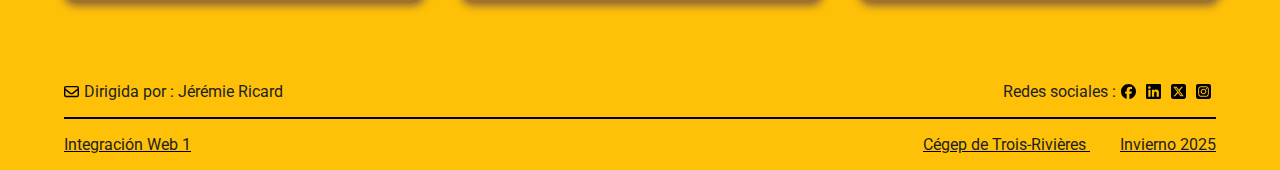
==== commit ac4d74ba: "This is the end, my friend!" ====
--- a/index.html
+++ b/index.html
@@ -27,6 +27,7 @@
                     <li><a class="ma_commande focus" href="ma_commande.html">Mi pedido</a></li>
                 </ul>
             </nav>
+            <img class="burger" src="img/burger-solid.svg" alt="menu burger">
         </div>
     </header>
     <main>
@@ -35,8 +36,8 @@
                 <h2>Sabores del Hogar</h2>
                 <h3>Delicias caseras que unen a la familia</h3>
                 <div class="buttons">
-                    <button class="commande" type="button"><a href="#">Pedidos en línea</a></button>
-                    <button type="button"><a href="#">Reservar</a></button>
+                    <a class="mon_bouton commande" href="#">Pedidos en línea</a>
+                    <a class="mon_bouton" href="#">Reservar</a>
                 </div>
             </div>
             <img src="img/salle_a_manger.png" alt="Sabores del Hogar - comedor">
@@ -47,18 +48,22 @@
             <h3>clientes satisfechos</h3>
             <div class="grid_temoignage">
                 <ul class="carte">
-                    <div class="carte_entete">
-                        <img src="img/Maria.jpg" alt="Maria Gomez">
-                        <h5>María Gómez</h5>
-                    </div>
-                    <q>Comida deliciosa y ambiente acogedor. Perfecto para familias.</q>
+                    <li>
+                        <div class="carte_entete">
+                            <img src="img/Maria.jpg" alt="Maria Gomez">
+                            <h5>María Gómez</h5>
+                        </div>
+                        <q>Comida deliciosa y ambiente acogedor. Perfecto para familias.</q>
+                    </li>
                 </ul>
                 <ul class="carte">
-                    <div class="carte_entete">
-                        <img src="img/Jose.jpg" alt="Maria Gomez">
-                        <h5>José Martínez</h5>
-                    </div>
-                    <q>Sabores auténticos y servicio excepcional. ¡Volveré pronto!</q>
+                    <li>
+                        <div class="carte_entete">
+                            <img src="img/Jose.jpg" alt="Maria Gomez">
+                            <h5>José Martínez</h5>
+                        </div>
+                        <q>Sabores auténticos y servicio excepcional. ¡Volveré pronto!</q>
+                    </li>
                 </ul>
                 <ul class="carte">
                     <li class="carte_entete">
@@ -70,7 +75,7 @@
                 <ul class="carte">
                     <li class="carte_entete">
                         <img src="img/Carlos.jpg" alt="Maria Gomez">
-                        <h5>Carlos Fernández</5h>
+                        <h5>Carlos Fernández</h5>
                     </li>
                     <li><q>Cada plato es una experiencia culinaria única.</q></li>
                 </ul>
--- a/css/style.css
+++ b/css/style.css
@@ -3,9 +3,11 @@
 @keyframes rotate {
 	from {
 		rotate: 0deg;
+		top: 0px;
 	}
 	to {
 		rotate: 5deg;
+		top: 5px;
 	}
 }
 
@@ -37,7 +39,7 @@
 	font-size: 0px;
 }
 
-button {
+.mon_bouton {
 	font-family: "Roboto", courier, monospace;
 	font-size: 1rem;
 	background-color: #ffc107;
@@ -48,11 +50,11 @@
 	box-shadow: 2px 3px 3px 4px #795548;
 	position: relative;
 }
-button:hover {
+.mon_bouton:hover {
 	box-shadow: 2px 3px 3px 4px #795548 inset;
 	top: 2px;
 }
-button a {
+.mon_bouton a {
 	text-decoration: none;
 }
 a {
@@ -94,11 +96,11 @@
 	margin-left: 30px;
 }
 .socials {
-	width: 2.5%;
+	width: 15px;
 	margin: 0px 5px;
 }
 .icons {
-	width: 7%;
+	width: 15px;
 	margin: 0px 5px 0px 0px;
 }
 
@@ -122,7 +124,6 @@
 }
 .a_img_logo:hover {
 	box-shadow: 2px 3px 4px 4px #686565;
-	top: 5px;
 	animation-name: rotate;
 	animation-duration: 0.8s;
 	animation-fill-mode: forwards;
@@ -144,6 +145,14 @@
 	color: #131313;
 	box-shadow: 2px 3px 3px 3px #686565 inset;
 	top: 2px;
+}
+.burger {
+	display: none;
+	width: 60px;
+	margin: 0px;
+	padding: 0px;
+	position: relative;
+	right: 15%;
 }
 
 /* Accueil */
@@ -183,7 +192,7 @@
 	display: flex;
 	margin-top: 10px;
 }
-.buttons button::before {
+.mon_bouton::before {
 	content: "+";
 	font-family: "roboto", courier, monospace;
 	font-size: 1.5rem;
@@ -240,11 +249,11 @@
 	display: flex;
 	flex-direction: column;
 	align-content: center;
-	flex-wrap: wrap;
 }
 form fieldset {
-	width: 45%;
-	margin: 20px 0px;
+	width: 60%;
+	max-width: 550px;
+	margin: 20px auto;
 	padding: 15px 5px;
 	border-color: #795548;
 	border-radius: 10px;
@@ -256,15 +265,25 @@
 form label {
 	font-family: "Roboto", courier, monospace;
 	font-size: 1rem;
-	margin: 10px 0px 10px 5px;
+	margin: 10px 5px;
 }
 .flex_field_nom {
 	display: flex;
 	flex-direction: column;
 }
+.nom_complet,
+.prenom,
+.nom {
+	display: flex;
+	align-items: center;
+}
+
 .commentaires {
 	display: flex;
 	flex-direction: column;
+	margin: auto;
+	width: 60%;
+	max-width: 550px;
 }
 .required::before {
 	content: "*";
@@ -274,6 +293,9 @@
 .button_submit {
 	display: flex;
 	justify-content: space-between;
+	margin: 0px auto;
+	width: 95%;
+	max-width: 560px;
 }
 form input[type="submit"] {
 	font-family: "Roboto", courier, monospace;
@@ -349,7 +371,9 @@
 .coordonnées a:hover {
 	text-decoration: underline;
 }
-
+iframe {
+	width: 100%;
+}
 /* Ma commande */
 .page_ma_commande {
 	display: flex;
@@ -396,16 +420,16 @@
 	width: 35%;
 }
 .addition h2 {
-	padding: 15px 15px;
+	padding: 5px 15px;
 }
 .addition div {
 	background-color: #ac7707;
 	border-radius: 5px;
+	padding: 5px 0px 40px 0px;
 }
 
 .addition table {
 	width: 100%;
-	margin: 20px 0px;
 }
 
 .addition tbody tr {
@@ -426,5 +450,135 @@
 	padding: 15px 0px;
 }
 .button_commander {
-	margin: 0px 0px 15px 15px;
-}
+	font-family: "Roboto", courier, monospace;
+	font-size: 1rem;
+	background-color: #ffc107;
+	padding: 15px;
+	border: none;
+	border-radius: 5px;
+	box-shadow: 2px 3px 3px 4px #795548;
+	position: relative;
+	left: 10px;
+	top: 10px;
+}
+.button_commander:hover {
+	box-shadow: 2px 3px 3px 4px #795548 inset;
+	top: 12px;
+}
+
+/* Médias Query */
+@media screen and (max-width: 960px) {
+	form fieldset,
+	.commentaires {
+		width: 90%;
+	}
+	.menu {
+		display: none;
+	}
+	.burger {
+		display: inline-block;
+	}
+	.nom_complet {
+		flex-direction: column;
+		align-items: flex-start;
+	}
+	.telephone {
+		display: flex;
+		justify-content: flex-start;
+		align-items: center;
+	}
+	.flex_field_nom {
+		flex-direction: row;
+	}
+	.grid_photos {
+		display: grid;
+		grid-template-columns: repeat(2, 1fr);
+		grid-template-rows: repeat(3, 1fr);
+	}
+	.terasse {
+		grid-column: 1;
+		grid-row: 1;
+		padding: 0px;
+	}
+	.tostadas {
+		grid-column: 1;
+		grid-row: 3;
+		padding: 0px;
+	}
+	.page_ma_commande {
+		font-size: 1rem;
+	}
+}
+@media screen and (max-width: 770px) {
+	.buttons {
+		flex-direction: column;
+	}
+	.grid_temoignage {
+		grid-template-columns: repeat(2, 1fr);
+		column-gap: 20px;
+		row-gap: 15px;
+	}
+	.carte_entete img {
+		display: none;
+	}
+}
+
+@media screen and (max-width: 690px) {
+	.presentation {
+		flex-direction: column;
+		margin: 40px 0px 55px 0px;
+	}
+	.presentation img {
+		width: 100%;
+	}
+	.text_and_buttons {
+		width: 100%;
+		align-items: center;
+		margin-bottom: 20px;
+	}
+	.buttons {
+		flex-direction: row;
+	}
+	.photos {
+		padding-bottom: 25px;
+	}
+	.contact {
+		flex-direction: column;
+		align-items: flex-start;
+	}
+	.coordonnées {
+		margin-bottom: 50px;
+	}
+	.grid_photos {
+		display: grid;
+		grid-template-columns: repeat(2, 1fr);
+		grid-template-rows: repeat(4, 1fr);
+	}
+	.terasse {
+		grid-column: 1 / span 2;
+		grid-row: 1 / span 2;
+		padding: 0px;
+	}
+	.tostadas {
+		grid-column: 1 / span 2;
+		grid-row: 3 / span 2;
+		padding: 0px;
+	}
+}
+
+@media screen and (max-width: 570px) {
+	.flex_field_nom {
+		flex-direction: column;
+	}
+	.button_commander {
+		width: 80%;
+	}
+	.button_commander a {
+		font-size: 0.9rem;
+	}
+}
+@media screen and (max-width: 485px) {
+	.icons {
+		display: none;
+	}
+}
